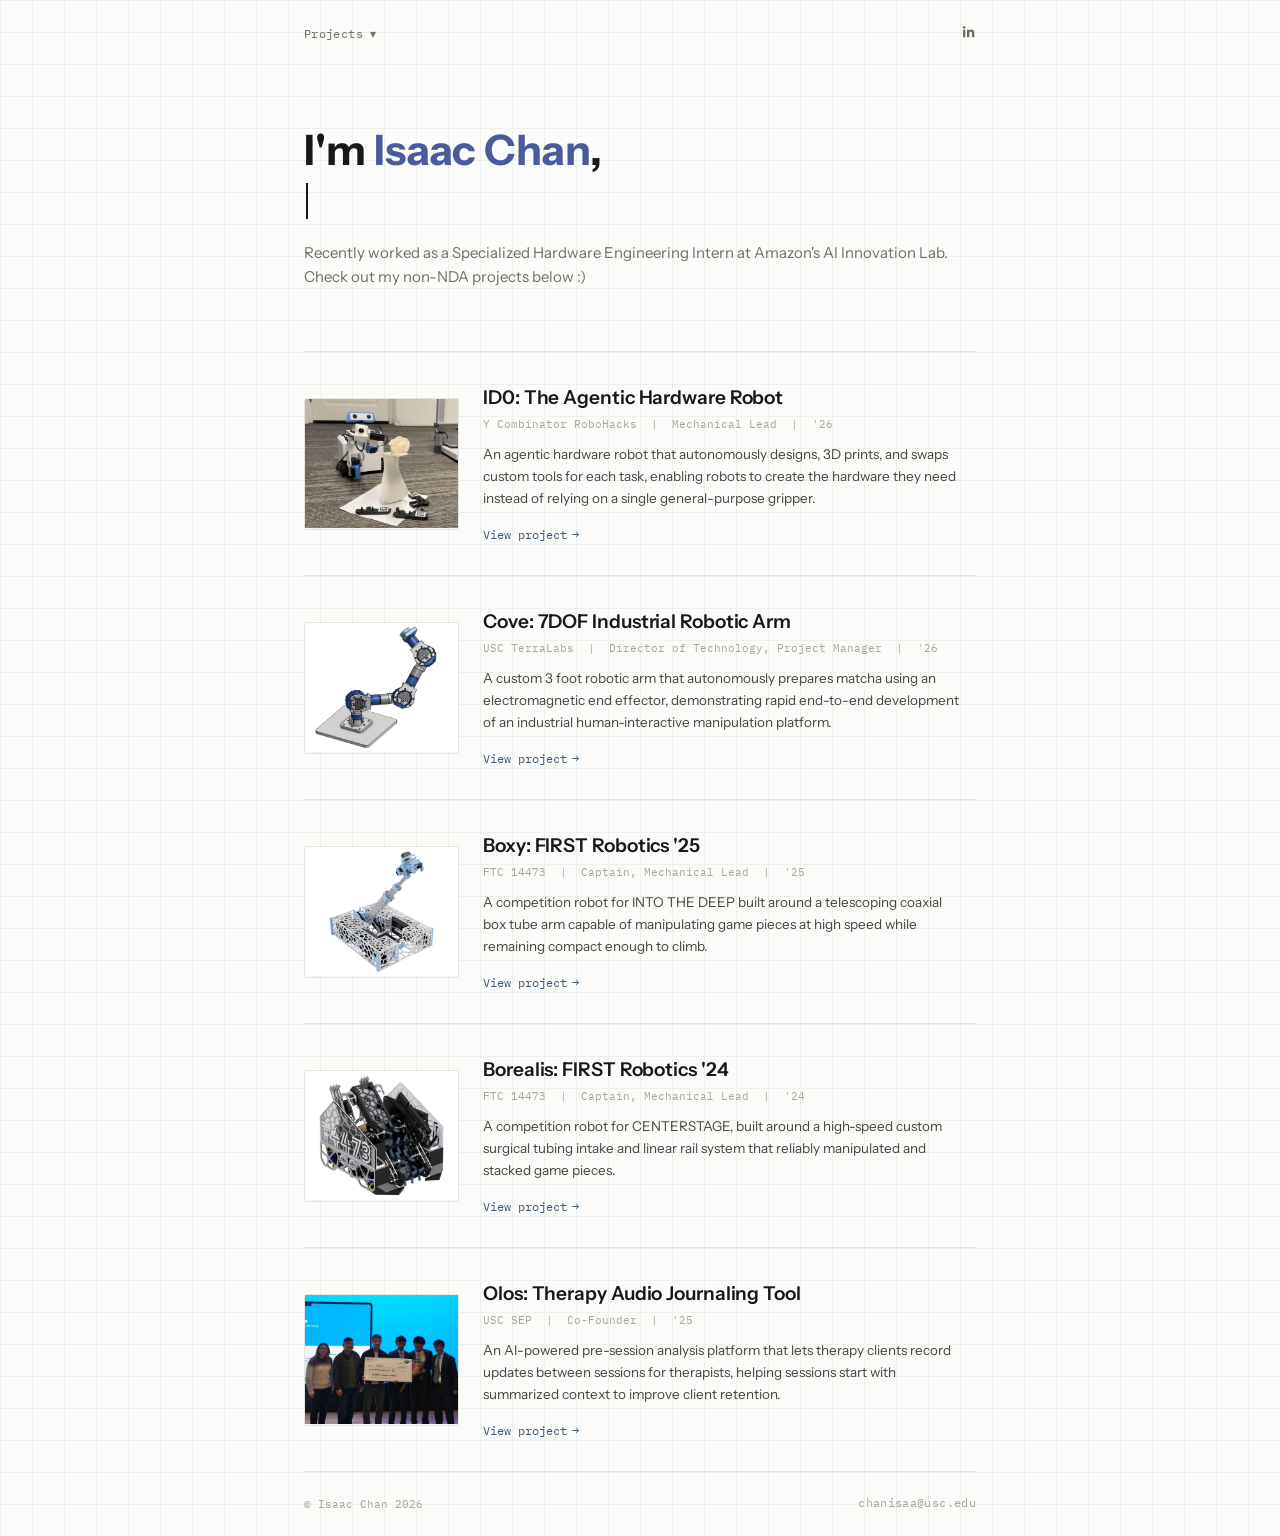
==== index.html @ 5dfe5338 "Add files via upload" ====
<!DOCTYPE html>
<html lang="en">
<head>
<meta charset="UTF-8">
<meta name="viewport" content="width=device-width, initial-scale=1.0">
<title>Isaac Chan — Portfolio</title>
<link rel="preconnect" href="https://fonts.googleapis.com">
<link href="https://fonts.googleapis.com/css2?family=IBM+Plex+Mono:wght@400;500;600&family=Instrument+Sans:wght@400;500;600;700&display=swap" rel="stylesheet">
<link rel="stylesheet" href="styles.css">
</head>
<body>
<div class="wrap">

  <nav>
    <div class="nav-dropdown">
      <button class="nav-text dropdown-trigger" type="button">Projects ▾</button>
      <div class="dropdown-menu">
        <a href="projects/id0.html">ID0: The Agentic Hardware Robot</a>
        <a href="projects/cove.html">Cove: 7DOF Industrial Robotic Arm</a>
        <a href="projects/boxy.html">Boxy: FIRST Robotics '25</a>
        <a href="projects/borealis.html">Borealis: FIRST Robotics '24</a>
        <a href="projects/olos.html">Olos: Therapy Audio Journaling</a>
      </div>
    </div>
    <a href="https://www.linkedin.com/in/isaac-k-chan" target="_blank" class="nav-icon" aria-label="LinkedIn">
      <svg width="16" height="16" viewBox="0 0 24 24" fill="none"><path d="M4.5 8.5H8V20H4.5V8.5Z" fill="currentColor"/><path d="M6.25 7C7.35 7 8.25 6.1 8.25 5C8.25 3.9 7.35 3 6.25 3C5.15 3 4.25 3.9 4.25 5C4.25 6.1 5.15 7 6.25 7Z" fill="currentColor"/><path d="M10.5 8.5H13.8V10.06H13.85C14.3 9.22 15.4 8.33 17.03 8.33C20.5 8.33 21.5 10.4 21.5 13.4V20H18V14.1C18 12.66 17.5 11.5 16.13 11.5C14.75 11.5 14 12.5 14 14.1V20H10.5V8.5Z" fill="currentColor"/></svg>
    </a>
  </nav>

  <div class="hero">
    <h1><span class="hero-line1" id="heroLine1">I'm <span class="accent">Isaac Chan</span>,</span><br><span class="dynamic-word" id="dynamicWord"></span><span class="type-caret" id="typeCaret"></span></h1>
    <p>Recently worked as a Specialized Hardware Engineering Intern at Amazon's AI Innovation Lab.<br>
    Check out my non-NDA projects below :)</p>
  </div>

  <div id="work"></div>

  <a class="entry" href="projects/id0.html">
    <div class="entry-media"><img src="projects/media/id0/id0-1.jpg" alt="ID0 agentic hardware robot"></div>
    <div class="entry-content">
      <h3 class="entry-title">ID0: The Agentic Hardware Robot</h3>
      <div class="entry-meta">Y Combinator RoboHacks &nbsp;|&nbsp; Mechanical Lead &nbsp;|&nbsp; '26</div>
      <p class="entry-desc">An agentic hardware robot that autonomously designs, 3D prints, and swaps custom tools for each task, enabling robots to create the hardware they need instead of relying on a single general-purpose gripper.</p>
      <span class="view-link">View project <span class="arrow">→</span></span>
    </div>
  </a>

  <a class="entry" href="projects/cove.html">
    <div class="entry-media"><img src="projects/media/cove/cove-1.jpg" alt="Cove 7DOF industrial robotic arm"></div>
    <div class="entry-content">
      <h3 class="entry-title">Cove: 7DOF Industrial Robotic Arm</h3>
      <div class="entry-meta">
        <span class="meta-full">USC TerraLabs &nbsp;|&nbsp; Director of Technology, Project Manager &nbsp;|&nbsp; '26</span>
        <span class="meta-short">USC Terra Labs &nbsp;|&nbsp; Director of Tech, PM &nbsp;|&nbsp; '26</span>
      </div>
      <p class="entry-desc">A custom 3 foot robotic arm that autonomously prepares matcha using an electromagnetic end effector, demonstrating rapid end-to-end development of an industrial human-interactive manipulation platform.</p>
      <span class="view-link">View project <span class="arrow">→</span></span>
    </div>
  </a>

  <a class="entry" href="projects/boxy.html">
    <div class="entry-media"><img src="projects/media/boxy/boxy-1.jpg" alt="Boxy FTC competition robot"></div>
    <div class="entry-content">
      <h3 class="entry-title">Boxy: FIRST Robotics '25</h3>
      <div class="entry-meta">FTC 14473 &nbsp;|&nbsp; Captain, Mechanical Lead &nbsp;|&nbsp; '25</div>
      <p class="entry-desc">A competition robot for INTO THE DEEP built around a telescoping coaxial box tube arm capable of manipulating game pieces at high speed while remaining compact enough to climb.</p>
      <span class="view-link">View project <span class="arrow">→</span></span>
    </div>
  </a>

  <a class="entry" href="projects/borealis.html">
    <div class="entry-media"><img src="projects/media/borealis/borealis-1.jpg" alt="Borealis FTC competition robot"></div>
    <div class="entry-content">
      <h3 class="entry-title">Borealis: FIRST Robotics '24</h3>
      <div class="entry-meta">FTC 14473 &nbsp;|&nbsp; Captain, Mechanical Lead &nbsp;|&nbsp; '24</div>
      <p class="entry-desc">A competition robot for CENTERSTAGE, built around a high-speed custom surgical tubing intake and linear rail system that reliably manipulated and stacked game pieces.</p>
      <span class="view-link">View project <span class="arrow">→</span></span>
    </div>
  </a>

  <a class="entry" href="projects/olos.html">
    <div class="entry-media"><img src="projects/media/olos/olos-1.jpg" alt="Olos team accepting the Judges' Choice Award"></div>
    <div class="entry-content">
      <h3 class="entry-title">Olos: Therapy Audio Journaling Tool</h3>
      <div class="entry-meta">USC SEP &nbsp;|&nbsp; Co-Founder &nbsp;|&nbsp; '25</div>
      <p class="entry-desc">An AI-powered pre-session analysis platform that lets therapy clients record updates between sessions for therapists, helping sessions start with summarized context to improve client retention.</p>
      <span class="view-link">View project <span class="arrow">→</span></span>
    </div>
  </a>

  <footer>
    <div>© Isaac Chan 2026</div>
    <a href="mailto:chanisaa@usc.edu" class="nav-text">chanisaa@usc.edu</a>
  </footer>

</div>

<script src="script.js"></script>
</body>
</html>
---- styles.css ----
/* ============================================
   ISAAC CHAN PORTFOLIO — DESIGN TOKENS
   Keep this file as the single source of truth
   for color, type, and spacing across all pages
   (homepage + individual project pages).

   FONT NOTE: Isaac's reference deck uses PP Neue
   Montreal, Polymath Display, and PP Editorial New
   (all paid Pangram Pangram fonts). Headline/title/
   body copy uses Instrument Sans (Google Fonts, free)
   — chosen after comparing several free grotesk
   alternatives, since plain Inter reads as the default
   "AI-generated site" font. IBM Plex Mono still handles
   nav/meta/specs/"View project" links — untouched. If
   Isaac later buys a web license for PP Neue Montreal /
   Polymath Display from Pangram Pangram
   (pangrampangram.com), swap the font-family values
   below — nothing else needs to change.
   ============================================ */

:root{
  --paper:#fbfbf9;
  --card:#fafaf9;
  --ink:#16181a;
  --indigo:#4a5a9c;
  --blue:#3a5a78;
  --grid:#eef0eb;
  --line:#e4e6e0;
  --muted:#6b7268;
  --muted-2:#a3a89c;
}

*{box-sizing:border-box;}
html{scroll-behavior:smooth;}
body{
  margin:0;background:var(--paper);color:var(--ink);
  font-family:'Instrument Sans',sans-serif;
  background-image:linear-gradient(var(--grid) 1px, transparent 1px), linear-gradient(90deg, var(--grid) 1px, transparent 1px);
  background-size:32px 32px;
  -webkit-font-smoothing:antialiased;
}
.wrap{max-width:720px;margin:0 auto;padding:0 24px;}
a{color:inherit;}

/* ---- nav ---- */
nav{display:flex;justify-content:space-between;align-items:center;height:64px;box-sizing:border-box;position:relative;}
.nav-text{font-family:'IBM Plex Mono',monospace;font-size:12px;letter-spacing:.03em;color:var(--muted);text-decoration:none;border-bottom:1px solid transparent;padding-bottom:2px;transition:.15s;background:none;cursor:pointer;}
.nav-text:hover{color:var(--ink);border-color:var(--ink);}
.dropdown-trigger{
  appearance:none;-webkit-appearance:none;border:none;outline:none;
  padding:0 0 2px;margin:0;background:none;
}
.dropdown-trigger:focus{outline:none;}
.nav-icon{color:var(--muted);display:flex;align-items:center;transition:.15s;}
.nav-icon:hover{color:var(--ink);}

/* ---- projects dropdown ---- */
.nav-dropdown{position:relative;}
.dropdown-menu{
  position:absolute;top:calc(100% + 10px);left:0;min-width:260px;
  background:var(--paper);border:1px solid var(--line);border-radius:2px;
  box-shadow:0 8px 20px rgba(22,24,26,0.06);
  padding:6px;opacity:0;visibility:hidden;transform:translateY(-4px);
  transition:opacity .15s ease, transform .15s ease, visibility .15s;
  z-index:20;
}
.dropdown-menu.open{opacity:1;visibility:visible;transform:translateY(0);}
.dropdown-menu a{
  display:block;font-family:'IBM Plex Mono',monospace;font-size:11.5px;color:var(--muted);
  text-decoration:none;padding:9px 10px;border-radius:2px;transition:.12s;
}
.dropdown-menu a:hover{color:var(--ink);background:var(--card);}

/* ---- hero ---- */
.hero{
  box-sizing:border-box;min-height:288px;padding:0;
  display:flex;flex-direction:column;justify-content:center;
  border-bottom:1px solid var(--line);
}
.hero h1{
  font-family:'Instrument Sans',sans-serif;font-weight:700;font-size:42px;line-height:1.18;
  margin:0 0 16px;letter-spacing:0em;max-width:600px;
}
.hero h1 .accent{color:var(--indigo);}
.hero p{font-size:15px;color:var(--muted);max-width:660px;line-height:1.6;margin:0;font-weight:400;}

/* ---- hero intro: line 1 fades in, line 2 cycles through typed words ---- */
.hero-line1{opacity:0;transition:opacity 1.2s ease;}
.hero-line1.shown{opacity:1;}
.dynamic-word{font-family:'Instrument Sans',sans-serif;}
.dynamic-word.selected{
  background:var(--indigo);color:#fff;border-radius:2px;padding:0 2px;margin:0 -2px;
  transition:background .12s ease, color .12s ease;
}
.type-caret{
  display:inline-block;width:2px;height:0.85em;margin-left:2px;background:var(--ink);
  vertical-align:-0.1em;
  animation:caretBlink 1s step-end infinite;
}
.type-caret.typing{animation:none;opacity:1;}
@keyframes caretBlink{0%,100%{opacity:1;}50%{opacity:0;}}

/* ---- project entry (image + text side by side) ---- */
.entry{
  box-sizing:border-box;min-height:224px;
  display:flex;gap:24px;align-items:center;
  padding:0;border-bottom:1px solid var(--line);
  text-decoration:none;color:inherit;
  opacity:0;transform:translateY(10px);transition:opacity .5s ease, transform .5s ease;
}
.entry.visible{opacity:1;transform:translateY(0);}
.entry-media{
  flex:0 0 auto;height:132px;background:var(--card);border:1px solid var(--line);border-radius:2px;
  display:flex;align-items:center;justify-content:center;color:var(--muted-2);
  font-family:'IBM Plex Mono',monospace;font-size:10px;letter-spacing:.05em;text-align:center;
  overflow:hidden;position:relative;transition:border-color .2s ease;
}
.entry-media::before{
  content:"";position:absolute;inset:0;pointer-events:none;
  background:linear-gradient(135deg, transparent 48%, var(--grid) 49%, var(--grid) 51%, transparent 52%);
}
.entry-media img, .entry-media video{
  height:100%;width:auto;display:block;object-fit:contain;position:relative;z-index:1;
}
.entry:hover .entry-media{border-color:var(--muted-2);}

.entry-content{flex:1;padding-top:2px;}
.entry-title{font-family:'Instrument Sans',sans-serif;font-size:19px;font-weight:600;margin:0 0 8px;letter-spacing:-0.005em;transition:color .2s ease;}
.entry:hover .entry-title{color:var(--indigo);}
.entry-meta{font-family:'IBM Plex Mono',monospace;font-size:11px;color:var(--muted-2);margin-bottom:12px;}
.entry-desc{font-size:13.5px;color:#40473f;line-height:1.65;max-width:480px;margin:0 0 14px;font-weight:400;}

.view-link{font-family:'IBM Plex Mono',monospace;font-size:11.5px;color:var(--blue);display:inline-flex;align-items:center;gap:5px;}
.view-link .arrow{transition:transform .2s ease;}
.entry:hover .view-link .arrow{transform:translateX(3px);}

/* ---- footer ---- */
footer{
  height:64px;box-sizing:border-box;display:flex;align-items:center;justify-content:space-between;
  font-family:'IBM Plex Mono',monospace;font-size:11px;color:var(--muted-2);
}
footer .nav-text{color:var(--muted-2);}
footer .nav-text:hover{color:var(--ink);}

/* ---- project detail page ---- */
.project-hero{padding:32px 0 28px;border-bottom:1px solid var(--line);}
.project-hero .back-link{font-family:'IBM Plex Mono',monospace;font-size:11.5px;color:var(--muted);text-decoration:none;display:inline-flex;align-items:center;gap:5px;margin-bottom:20px;}
.project-hero .back-link:hover{color:var(--ink);}
.project-hero h1{font-family:'Instrument Sans',sans-serif;font-weight:700;font-size:32px;margin:0 0 10px;letter-spacing:-0.01em;}
.project-hero .entry-meta{margin-bottom:0;}

.carousel{margin:32px 0;position:relative;}
.carousel-track{
  width:fit-content;max-width:100%;height:440px;margin:0 auto;
  background:var(--card);border:1px solid var(--line);border-radius:2px;
  display:flex;align-items:center;justify-content:center;color:var(--muted-2);
  font-family:'IBM Plex Mono',monospace;font-size:12px;overflow:hidden;position:relative;
}
.carousel-track::before{
  content:"";position:absolute;inset:0;pointer-events:none;
  background:linear-gradient(135deg, transparent 48%, var(--grid) 49%, var(--grid) 51%, transparent 52%);
}
.carousel-slide{display:none;position:relative;z-index:1;height:100%;align-items:center;justify-content:center;}
.carousel-slide.active{display:flex;}
.carousel-slide img, .carousel-slide video{
  display:block;height:100%;width:auto;max-width:100%;object-fit:contain;
}

/* Hover-scrub segment strip below the media — hovering a segment shows that
   slide. Sits below the image (not overlaid on top of it) specifically so
   native video controls on a video slide stay fully clickable.
   Each segment's real click/hover target is taller than its visible line
   (via the ::before bar) so it's comfortable to tap on mobile, not just a
   3px-tall hitbox. */
.carousel-scrubber{display:flex;gap:6px;margin-top:12px;}
.scrub-seg{
  flex:1;height:22px;display:flex;align-items:center;cursor:pointer;position:relative;
}
.scrub-seg::before{
  content:"";display:block;width:100%;height:3px;background:var(--line);border-radius:2px;
  transition:background .15s ease, transform .15s ease;
}
.scrub-seg:hover::before{transform:scaleY(1.6);}
.scrub-seg.active::before{background:var(--indigo);}
.carousel-caption{
  font-family:'IBM Plex Mono',monospace;font-size:11px;color:var(--muted-2);
  margin-top:10px;
}

.project-body{padding:8px 0 48px;max-width:600px;}
.project-body p{font-size:14.5px;color:#40473f;line-height:1.75;margin:0 0 18px;}
.project-body h2{font-family:'Instrument Sans',sans-serif;font-size:16px;font-weight:600;margin:32px 0 12px;}

/* ---- responsive ---- */
.meta-short{display:none;}
@media (max-width: 600px){
  .hero h1{font-size:30px;}
  .hero{min-height:0;padding:28px 0;}
  .hero p{font-size:13px;}
  .entry{flex-direction:column;align-items:flex-start;min-height:0;padding:24px 0;}
  .entry-media{width:100%;height:auto;flex:none;}
  .entry-media img, .entry-media video{width:100%;height:auto;object-fit:contain;}
  .carousel-track{height:280px;}
  .carousel-slide img, .carousel-slide video{height:100%;}
  .scrub-seg{height:32px;}
  nav{flex-wrap:wrap;height:auto;padding:16px 0;}
  .meta-full{display:none;}
  .meta-short{display:inline;}
}
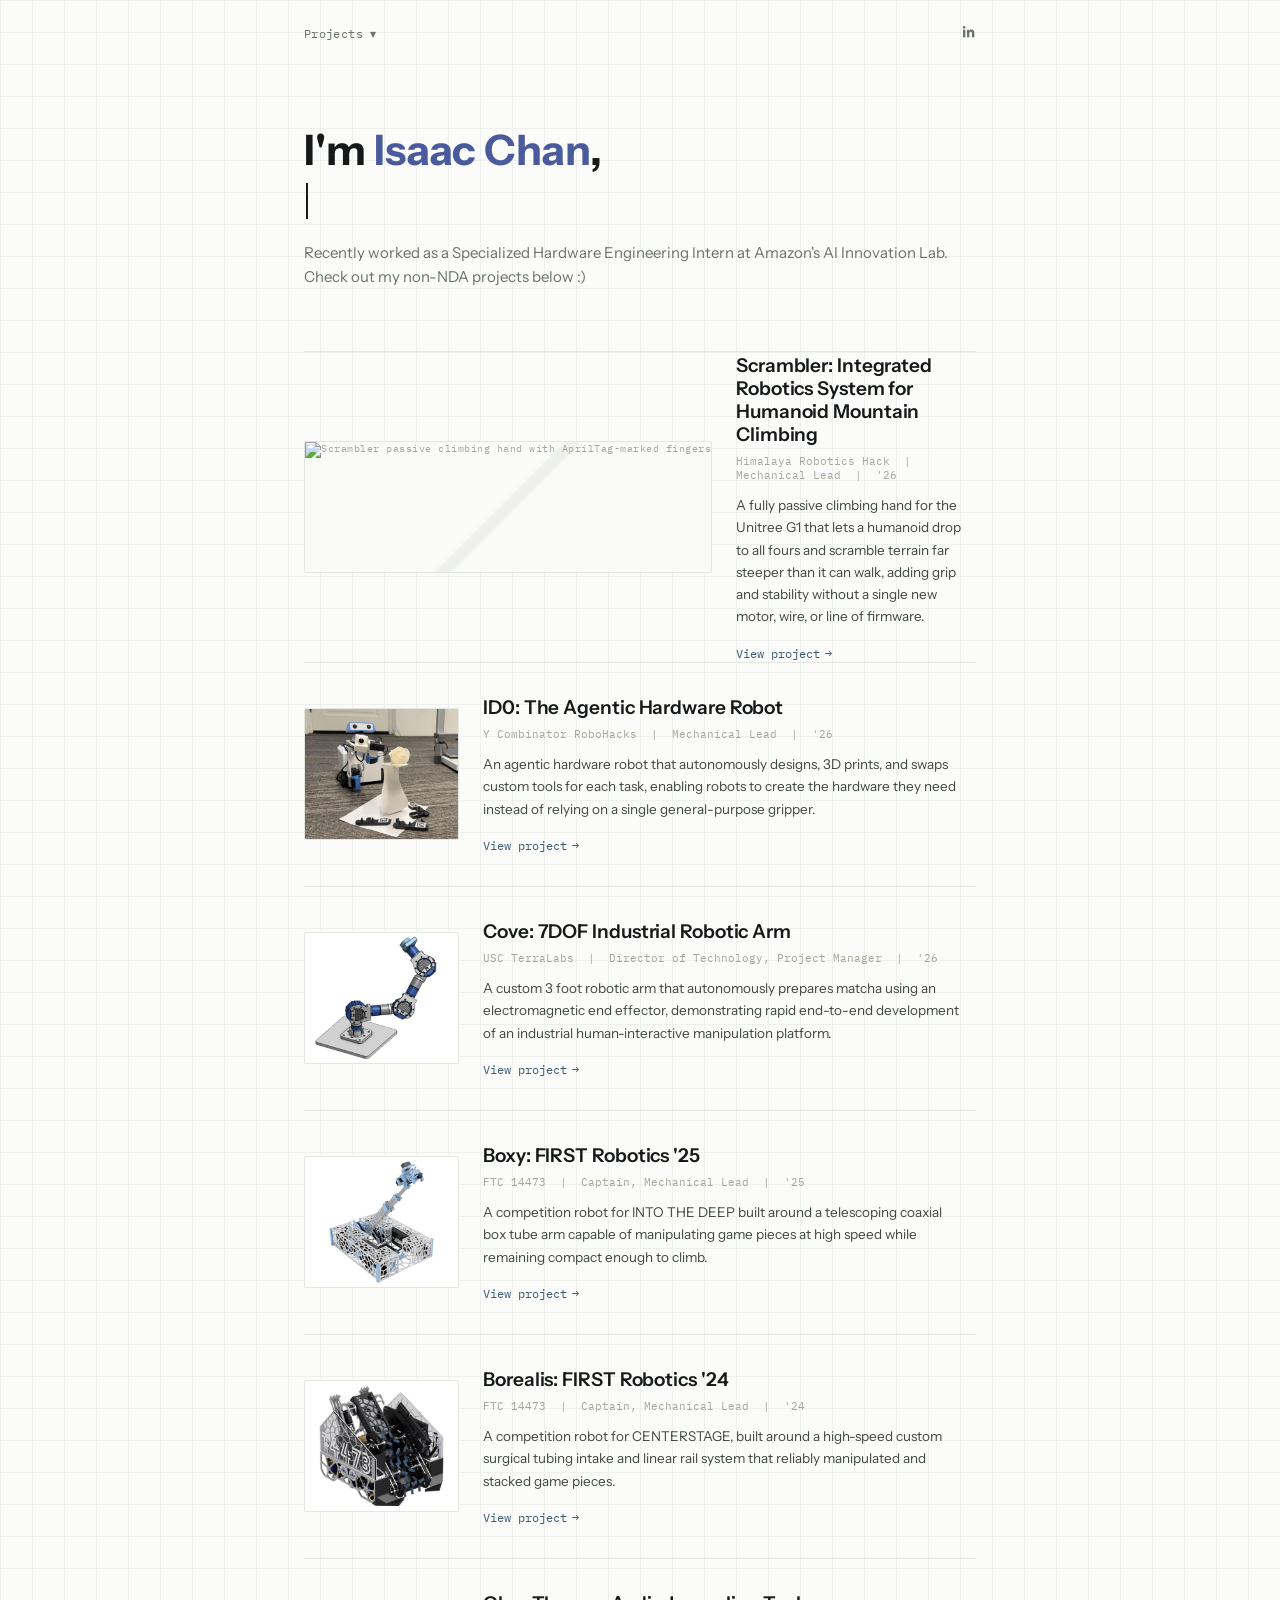
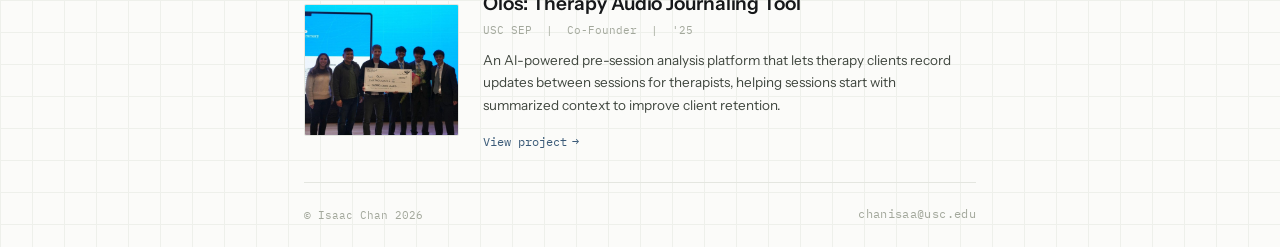
==== commit 84e02fc6: "Add files via upload" ====
--- a/index.html
+++ b/index.html
@@ -3,10 +3,37 @@
 <head>
 <meta charset="UTF-8">
 <meta name="viewport" content="width=device-width, initial-scale=1.0">
-<title>Isaac Chan — Portfolio</title>
+<title>Isaac Chan — Mechanical Engineer</title>
+<meta name="description" content="Isaac Chan is a mechanical engineer at USC building robotics and hardware — including ID0 (an agentic tool-building robot), Cove (a 7DOF robotic arm), and FIRST Robotics competition bots.">
+<link rel="canonical" href="https://www.isaac.engineering/">
+<meta property="og:type" content="profile">
+<meta property="og:title" content="Isaac Chan — Mechanical Engineer">
+<meta property="og:description" content="Isaac Chan is a mechanical engineer at USC building robotics and hardware — including ID0 (an agentic tool-building robot), Cove (a 7DOF robotic arm), and FIRST Robotics competition bots.">
+<meta property="og:url" content="https://www.isaac.engineering/">
+<meta property="og:image" content="https://www.isaac.engineering/projects/media/id0/id0-1.jpg">
+<meta name="twitter:card" content="summary_large_image">
+<meta name="twitter:title" content="Isaac Chan — Mechanical Engineer">
+<meta name="twitter:description" content="Isaac Chan is a mechanical engineer at USC building robotics and hardware — including ID0 (an agentic tool-building robot), Cove (a 7DOF robotic arm), and FIRST Robotics competition bots.">
+<meta name="twitter:image" content="https://www.isaac.engineering/projects/media/id0/id0-1.jpg">
 <link rel="preconnect" href="https://fonts.googleapis.com">
 <link href="https://fonts.googleapis.com/css2?family=IBM+Plex+Mono:wght@400;500;600&family=Instrument+Sans:wght@400;500;600;700&display=swap" rel="stylesheet">
 <link rel="stylesheet" href="styles.css">
+<script type="application/ld+json">
+{
+  "@context": "https://schema.org",
+  "@type": "Person",
+  "name": "Isaac Chan",
+  "url": "https://www.isaac.engineering/",
+  "jobTitle": "Mechanical Engineer",
+  "alumniOf": {
+    "@type": "CollegeOrUniversity",
+    "name": "University of Southern California"
+  },
+  "sameAs": [
+    "https://www.linkedin.com/in/isaac-k-chan"
+  ]
+}
+</script>
 </head>
 <body>
 <div class="wrap">
@@ -15,6 +42,7 @@
     <div class="nav-dropdown">
       <button class="nav-text dropdown-trigger" type="button">Projects ▾</button>
       <div class="dropdown-menu">
+        <a href="projects/scrambler.html">Scrambler: Humanoid Mountain Climbing</a>
         <a href="projects/id0.html">ID0: The Agentic Hardware Robot</a>
         <a href="projects/cove.html">Cove: 7DOF Industrial Robotic Arm</a>
         <a href="projects/boxy.html">Boxy: FIRST Robotics '25</a>
@@ -34,6 +62,16 @@
   </div>
 
   <div id="work"></div>
+
+  <a class="entry" href="projects/scrambler.html">
+    <div class="entry-media"><img src="projects/media/scrambler/scrambler-1.jpg" alt="Scrambler passive climbing hand with AprilTag-marked fingers"></div>
+    <div class="entry-content">
+      <h3 class="entry-title">Scrambler: Integrated Robotics System for Humanoid Mountain Climbing</h3>
+      <div class="entry-meta">Himalaya Robotics Hack &nbsp;|&nbsp; Mechanical Lead &nbsp;|&nbsp; '26</div>
+      <p class="entry-desc">A fully passive climbing hand for the Unitree G1 that lets a humanoid drop to all fours and scramble terrain far steeper than it can walk, adding grip and stability without a single new motor, wire, or line of firmware.</p>
+      <span class="view-link">View project <span class="arrow">→</span></span>
+    </div>
+  </a>
 
   <a class="entry" href="projects/id0.html">
     <div class="entry-media"><img src="projects/media/id0/id0-1.jpg" alt="ID0 agentic hardware robot"></div>
--- a/styles.css
+++ b/styles.css
@@ -152,13 +152,8 @@
 .carousel{margin:32px 0;position:relative;}
 .carousel-track{
   width:fit-content;max-width:100%;height:440px;margin:0 auto;
-  background:var(--card);border:1px solid var(--line);border-radius:2px;
   display:flex;align-items:center;justify-content:center;color:var(--muted-2);
   font-family:'IBM Plex Mono',monospace;font-size:12px;overflow:hidden;position:relative;
-}
-.carousel-track::before{
-  content:"";position:absolute;inset:0;pointer-events:none;
-  background:linear-gradient(135deg, transparent 48%, var(--grid) 49%, var(--grid) 51%, transparent 52%);
 }
 .carousel-slide{display:none;position:relative;z-index:1;height:100%;align-items:center;justify-content:center;}
 .carousel-slide.active{display:flex;}
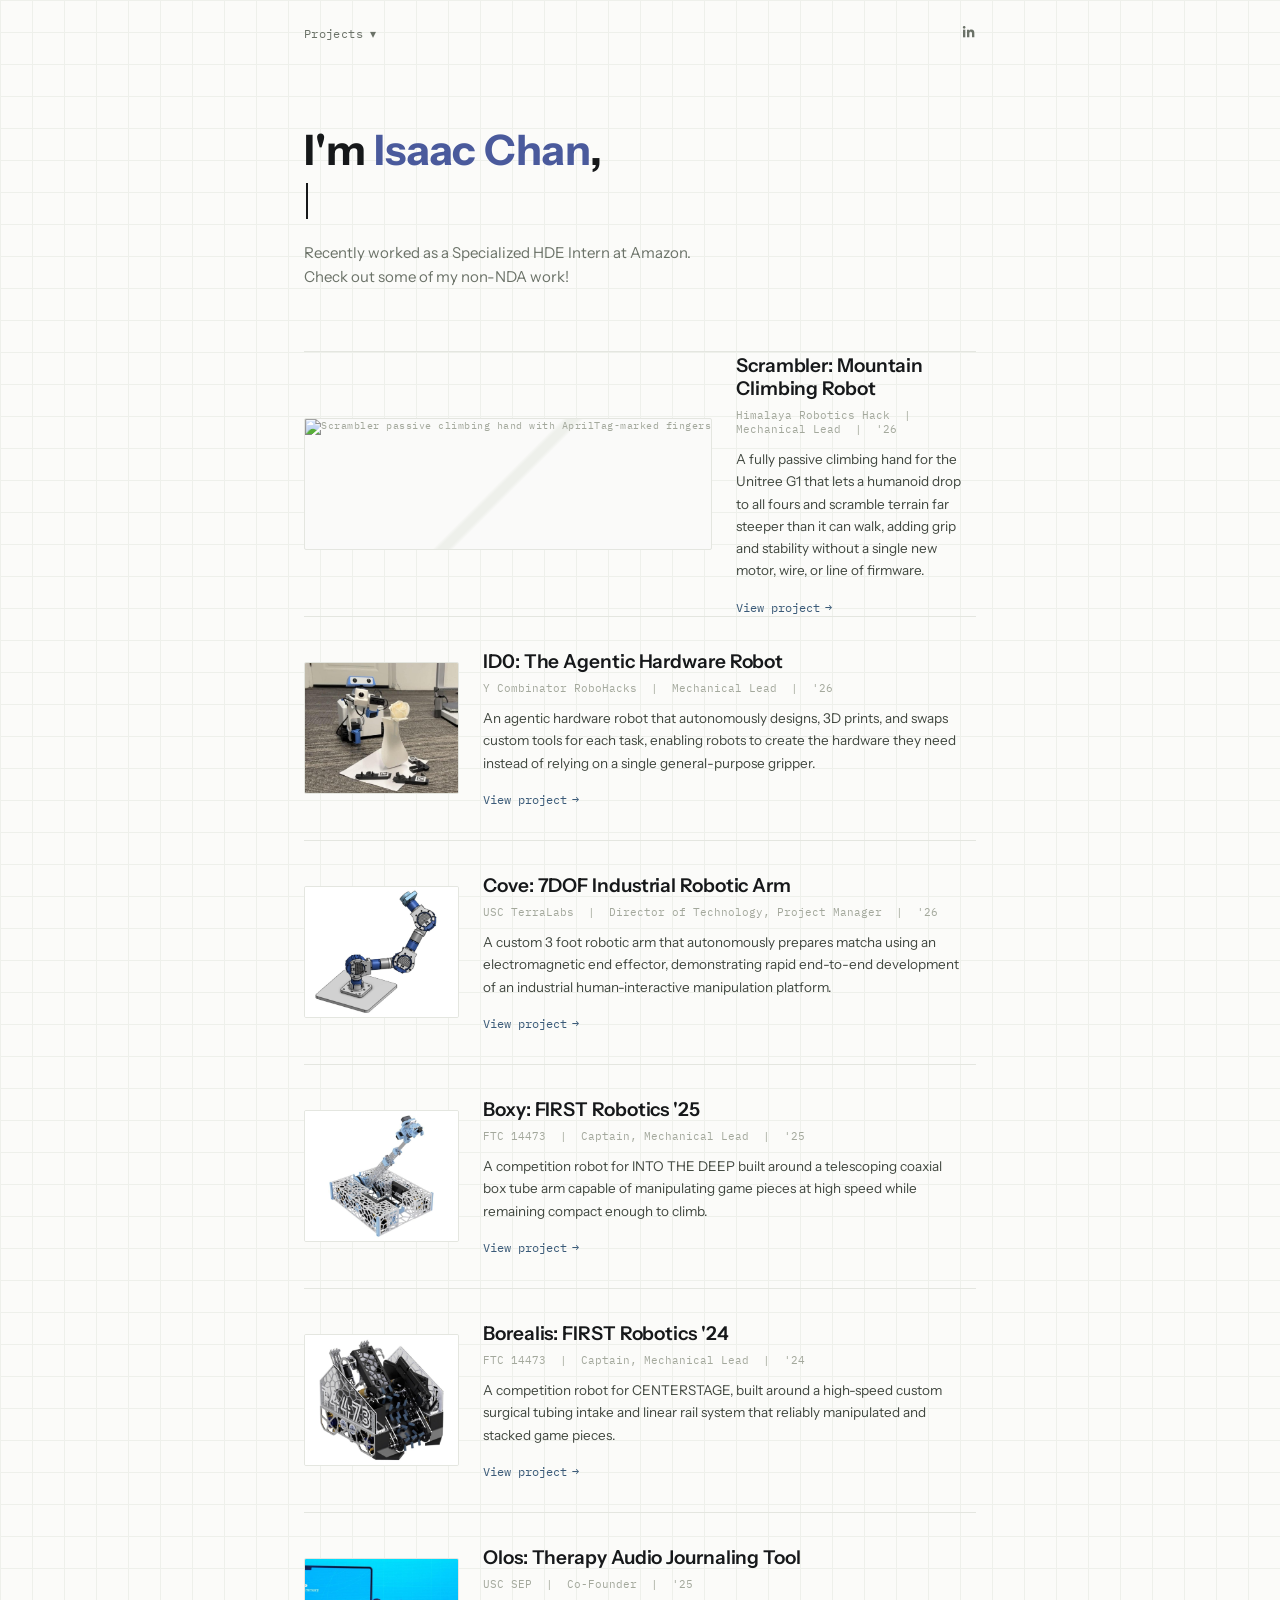
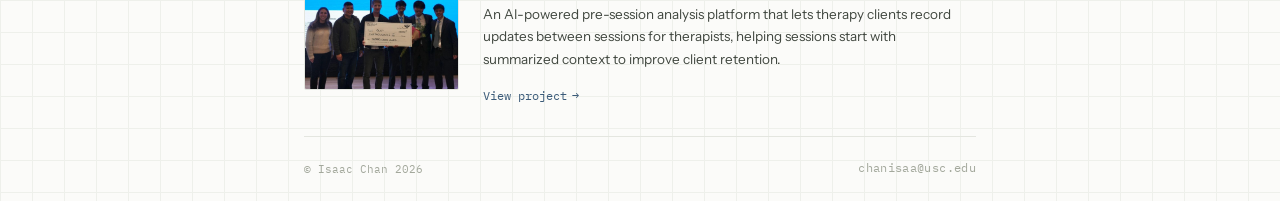
==== commit 8db42956: "Add files via upload" ====
--- a/index.html
+++ b/index.html
@@ -57,16 +57,16 @@
 
   <div class="hero">
     <h1><span class="hero-line1" id="heroLine1">I'm <span class="accent">Isaac Chan</span>,</span><br><span class="dynamic-word" id="dynamicWord"></span><span class="type-caret" id="typeCaret"></span></h1>
-    <p>Recently worked as a Specialized Hardware Engineering Intern at Amazon's AI Innovation Lab.<br>
-    Check out my non-NDA projects below :)</p>
+    <p>Recently worked as a Specialized HDE Intern at Amazon.<br>
+    Check out some of my non-NDA work!</p>
   </div>
 
   <div id="work"></div>
 
   <a class="entry" href="projects/scrambler.html">
-    <div class="entry-media"><img src="projects/media/scrambler/scrambler-1.jpg" alt="Scrambler passive climbing hand with AprilTag-marked fingers"></div>
+    <div class="entry-media"><img src="projects/media/scrambler/scrambler-1-cover.jpg" alt="Scrambler passive climbing hand with AprilTag-marked fingers"></div>
     <div class="entry-content">
-      <h3 class="entry-title">Scrambler: Integrated Robotics System for Humanoid Mountain Climbing</h3>
+      <h3 class="entry-title">Scrambler: Mountain Climbing Robot</h3>
       <div class="entry-meta">Himalaya Robotics Hack &nbsp;|&nbsp; Mechanical Lead &nbsp;|&nbsp; '26</div>
       <p class="entry-desc">A fully passive climbing hand for the Unitree G1 that lets a humanoid drop to all fours and scramble terrain far steeper than it can walk, adding grip and stability without a single new motor, wire, or line of firmware.</p>
       <span class="view-link">View project <span class="arrow">→</span></span>
